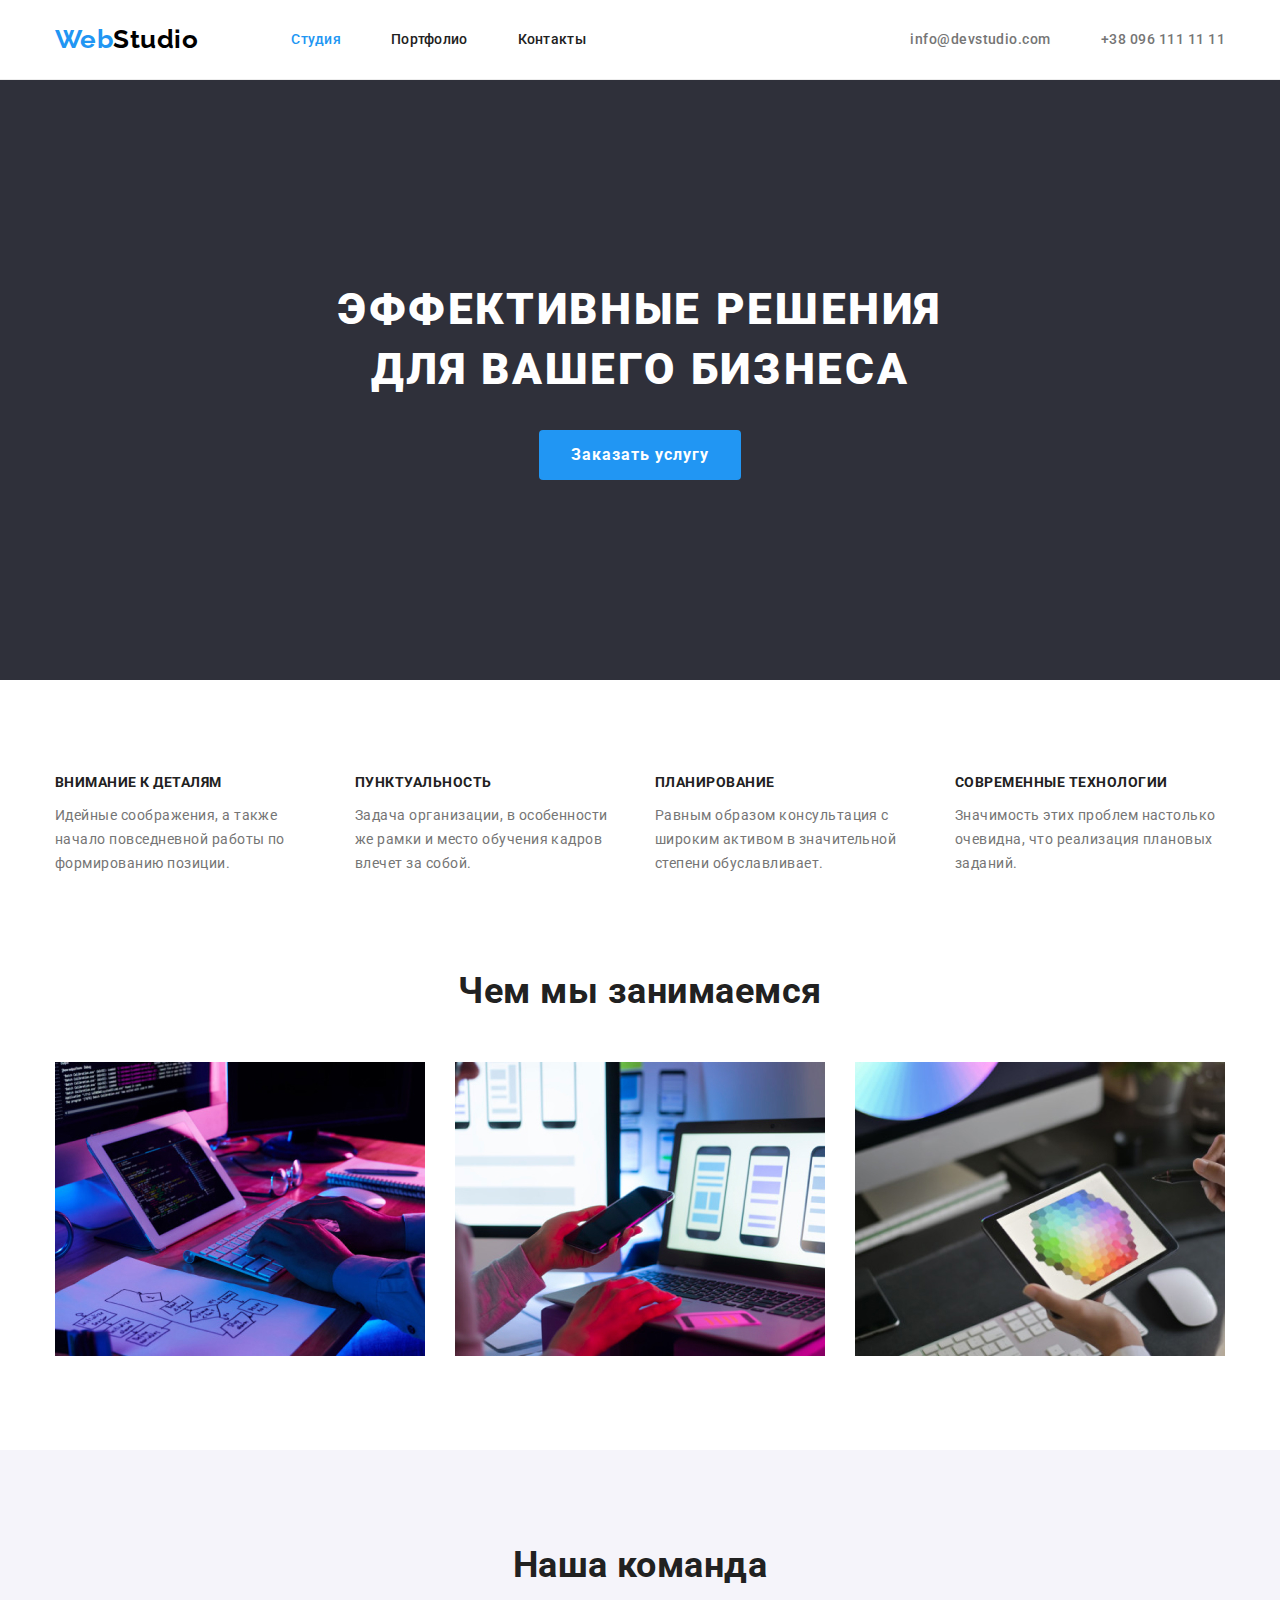
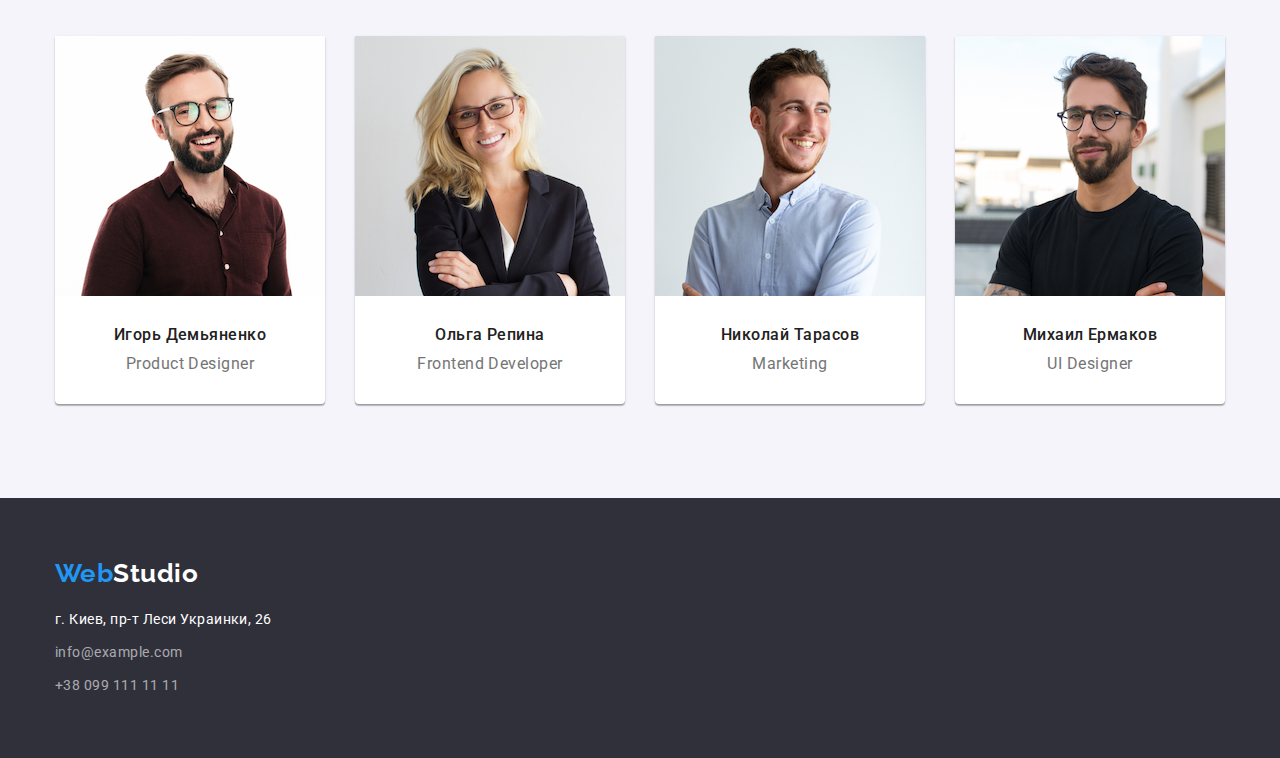
==== index.html @ 42101354 "added files from previous homework" ====
<!DOCTYPE html>
<html lang="ru">
  <head>
    <meta charset="UTF-8" />
    <meta name="viewport" content="width=device-width, initial-scale=1.0" />
    <title>WebStudio</title>
    <link rel="preconnect" href="https://fonts.gstatic.com" />
    <link
      href="https://fonts.googleapis.com/css2?family=Raleway:wght@700&family=Roboto:wght@400;500;700;900&display=swap"
      rel="stylesheet"
    />
    <link rel="stylesheet" href="https://cdnjs.cloudflare.com/ajax/libs/modern-normalize/1.0.0/modern-normalize.min.css">
    <link rel="stylesheet" href="./css/styles.css" />
  </head>
  <body>
    <header class="page-header">
      <div class="container">
        <nav class="navigation">
          <a href="./index.html" class="logo"><span>Web</span>Studio</a>
          <ul class="site-nav list">
            <li class="nav-item"><a href="./index.html" class="link current">Студия</a></li>
            <li class="nav-item"><a href="./portfolio.html" class="link">Портфолио</a></li>
            <li class="nav-item"><a href="" class="link">Контакты</a></li>
          </ul>
        </nav>
        <a href="mailto:info@devstudio.com" class="contacts mail">info@devstudio.com</a>
        <a href="tel:+380961111111" class="contacts tel">+38 096 111 11 11</a>
      </div>
    </header>
    <main>
      <section class="section hero">
        <div class="container">
          <h1 class="hero-title">Эффективные решения </br> для вашего бизнеса</h1>
          <button class="button" type="button">Заказать услугу</button>
        </div>
      </section>
      <section class="section advantages">
        <div class="container">
          <ul class="advantages-list list">
            <li class="advantages-list-item">
              <h3 class="title">Внимание к деталям</h3>
              <p>
                Идейные соображения, а также начало повседневной работы по
                формированию позиции.
              </p>
            </li>
            <li class="advantages-list-item">
              <h3 class="title">Пунктуальность</h3>
              <p>
                Задача организации, в особенности же рамки и место обучения кадров
                влечет за собой.
              </p>
            </li>
            <li class="advantages-list-item">
              <h3 class="title">Планирование</h3>
              <p>
                Равным образом консультация с широким активом в значительной
                степени обуславливает.
              </p>
            </li>
            <li class="advantages-list-item">
              <h3 class="title">Современные технологии</h3>
              <p>
                Значимость этих проблем настолько очевидна, что реализация
                плановых заданий.
              </p>
            </li>
          </ul>
        </div>
      </section>
      <section class="section features">
        <div class="container">
          <h2 class="title">Чем мы занимаемся</h2>
            <ul class="features-list list">
              <li class="features-list-item">
                <img width="370px" src="./images/box_1.jpeg" alt="layout" />
              </li>
              <li class="features-list-item">
                <img
                  width="370px"
                  src="./images/box_2.jpeg"
                  alt="adaptive_design"
                />
              </li>
              <li class="features-list-item">
                <img width="370px" src="./images/box_3.jpeg" alt="design" />
              </li>
            </ul>
        </div>
      </section>
      <section class="section team">
        <div class="container">
          <h2 class="title">Наша команда</h2>
          <ul class="team-list list">
            <li class="team-list-item">
              <img width="270px" src="./images/team_1.jpeg" alt="ihor" />
              <div class="team-name">
              <h3 class="title">Игорь Демьяненко</h3>
              <p>Product Designer</p>
              </div>
            </li>
            <li class="team-list-item">
              <img width="270px" src="./images/team_2.jpeg" alt="olha" />
              <div class="team-name">
                <h3 class="title">Ольга Репина</h3>
                <p>Frontend Developer</p>
              </div>
            </li>
            <li class="team-list-item">
              <img width="270px" src="./images/team_3.jpeg" alt="nick" />
              <div class="team-name">
                <h3 class="title">Николай Тарасов</h3>
                <p>Marketing</p>
              </div>
            </li>
            <li class="team-list-item">
              <img width="270px" src="./images/team_4.jpeg" alt="michael" />
              <div class="team-name">
                <h3 class="title">Михаил Ермаков</h3>
                <p>UI Designer</p>
              </div>
            </li>
          </ul>
        </div>
      </section>
    </main>
    <footer class="footer">
      <div class="container">
        <ul class="footer-list">
          <li class="footer-list-item">
            <a href="./index.html" class="logo"><span>Web</span>Studio</a>
            <address>г. Киев, пр-т Леси Украинки, 26</address>
            <a href="mailto:info@example.com" class="contacts">info@example.com</a>
            <a href="tel:+380991111111" class="contacts">+38 099 111 11 11</a>
          </li>
        </ul>
      </div>
    </footer>
  </body>
</html>
---- css/styles.css ----
/* general color scheme */
/* active color: #2196F3 */
/* h color: #212121 */
/* p color: #757575 */
/* bg color : #E5E5E5 */
/* header bg color: #FFFFFF */

/* font-family: 'Raleway', sans-serif;
font-family: 'Roboto', sans-serif; */

html {
  box-sizing: border-box;
}

*,
*::before,
*::after {
  box-sizing: inherit;
}

ul,
ol {
  margin: 0;
  padding: 0;
  list-style: none;
}

:root {
  --primary-text-color: #757575;
  --accent-color: #2196f3;
  --title-text-color: #212121;
  --main-bg-color: #ffffff;
  --secondary-bg-color: #f5f4fa;
  --section-hero-footer-bg: #2f303a;
}

h1,
h2,
h3,
h4,
h5,
h6,
p {
  margin-top: 0;
}

p {
  margin-bottom: 20px;
}
p:last-child {
  margin-bottom: 0;
}

body {
  color: var(--primary-text-color);
  font-family: "Roboto", sans-serif;
  background-color: var(--main-bg-color);
  letter-spacing: 0.03em;
}

.list {
  list-style: none;
}

.title {
  color: var(--title-text-color);
}

.contacts {
  font-size: 14px;
  text-decoration: none;
}

.page-header .contacts {
  color: var(--primary-text-color);
  font-weight: 500;
  line-height: 1.17;
}

.logo {
  font-family: "Raleway", sans-serif;
  font-weight: 700;
  font-size: 26px;
  line-height: 1.17;
  text-decoration: none;
  margin-right: 93px;
}

img {
  display: block;
  max-width: 100%;
  height: auto;
}

.logo span {
  color: var(--accent-color);
}

.page-header .logo {
  color: #000000;
}

.contacts.mail {
  margin-left: auto;
  margin-right: 50px;
}

.page-header {
  background-color: var(--main-bg-color);
  padding-top: 24px;
  padding-bottom: 25px;
  border-bottom: solid 1px #ececec;
}

.container {
  width: 1200px;
  margin-left: auto;
  margin-right: auto;
  padding-left: 15px;
  padding-right: 15px;
}

.page-header .container {
  display: flex;
  align-items: center;
}

.navigation {
  display: flex;
  align-items: center;
}

.footer {
  background-color: var(--section-hero-footer-bg);
}

.site-nav .link {
  color: var(--title-text-color);
  font-size: 14px;
  line-height: 1.17;
  font-weight: 500;
  text-decoration: none;
  letter-spacing: 0.02em;
}

.nav-item:not(:last-child) {
  margin-right: 50px;
}

.site-nav.list {
  display: flex;
  align-items: center;
  padding-left: 0;
}

.link.current {
  color: var(--accent-color);
}

.site-nav .link:hover,
.site-nav .link:focus {
  color: var(--accent-color);
}

.section {
  padding-top: 94px;
  padding-bottom: 94px;
}

.section.hero {
  background-color: var(--section-hero-footer-bg);
  padding-bottom: 200px;
  padding-top: 200px;
}

.section.features {
  padding-top: 0;
}

.hero .container {
  display: flex;
  flex-direction: column;
  align-items: center;
}

.hero-title {
  color: #ffffff;
  font-weight: 900;
  font-size: 44px;
  line-height: 1.36;
  text-transform: uppercase;
  letter-spacing: 0.06em;
  margin-bottom: 30px;
  text-align: center;
}

.button {
  cursor: pointer;
}

.hero button {
  color: #ffffff;
  background-color: var(--accent-color);
  font-weight: 700;
  font-size: 16px;
  line-height: 1.875;
  border-radius: 4px;
  border: 0;
  letter-spacing: 0.06em;
  padding: 10px 32px;
}

.section.advantages {
  background-color: var(--main-bg-color);
}

.advantages-list {
  display: flex;
  flex-wrap: wrap;
  margin-left: -30px;
  margin-top: -30px;
}

.advantages-list-item {
  margin-left: 30px;
  margin-top: 30px;
  flex-basis: calc((100% - 4 * 30px) / 4);
}

.advantages-list .title {
  font-weight: 700;
  font-size: 14px;
  line-height: 1.17;
  text-transform: uppercase;
}

.advantages-list p {
  font-size: 14px;
  line-height: 1.71;
}

.features-list {
  display: flex;
  flex-wrap: wrap;
  margin-left: -30px;
  margin-top: -30px;
}

.features-list-item {
  margin-left: 30px;
  margin-top: 30px;
  flex-basis: calc((100% - 3 * 30px) / 3);
}

.section.team {
  background-color: #f5f4fa;
}

.team-list {
  display: flex;
  flex-wrap: wrap;
  margin-left: -30px;
  margin-top: -30px;
}

.team-name {
  padding-left: 10px;
  padding-right: 10px;
  padding-top: 30px;
  padding-bottom: 30px;
}

.team-list-item {
  margin-left: 30px;
  margin-top: 30px;
  flex-basis: calc((100% - 4 * 30px) / 4);
  background-color: #ffffff;
  box-shadow: 0px 1px 3px rgba(0, 0, 0, 0.12), 0px 1px 1px rgba(0, 0, 0, 0.14),
    0px 2px 1px rgba(0, 0, 0, 0.2);
  border-radius: 0px 0px 4px 4px;
}

.features .title,
.team .title {
  font-size: 36px;
  font-weight: 700;
  line-height: 1.17;
  text-align: center;
  margin-bottom: 50px;
}

.team-list .title {
  font-size: 16px;
  font-weight: 500;
  line-height: 1.17;
  margin-bottom: 10px;
}

.team-list p {
  font-size: 16px;
  line-height: 1.17;
  text-align: center;
}

.footer {
  padding-top: 60px;
  padding-bottom: 60px;
}

.footer-list {
  display: flex;
  flex-wrap: wrap;
  margin-left: -30px;
  margin-top: -30px;
}

.footer-list-item {
  margin-left: 30px;
  margin-top: 30px;
  flex-basis: calc((100% - 3 * 60px) / 3);
}

.footer .logo {
  margin-top: 60px;
  color: #ffffff;
}

.footer address {
  color: #ffffff;
  font-size: 14px;
  line-height: 1.71;
  font-style: normal;
  margin-top: 20px;
}

.footer .contacts {
  display: block;
  line-height: 1.71;
  color: rgba(255, 255, 255, 0.6);
  margin-top: 9px;
}

.contacts:hover,
.contacts:focus {
  color: var(--accent-color);
}

.portfolio-list .button {
  color: #212121;
  background-color: #f5f4fa;
  font-size: 16px;
  line-height: 1.625;
  font-weight: 500;
  border: 0;
  border-radius: 4px;
  padding-bottom: 6px;
  padding-top: 6px;
  padding-right: 20px;
  padding-left: 20px;
}

.portfolio-list {
  display: flex;
  justify-content: center;
  margin-bottom: 50px;
}

.samples-list {
  display: flex;
  flex-wrap: wrap;
  margin-left: -30px;
  margin-top: -30px;
}

.samples-list-item {
  margin-left: 30px;
  margin-top: 30px;
  flex-basis: calc((100% - 3 * 30px) / 3);
}

.portfolio-list-item:not(:first-child) {
  margin-left: 8px;
}

.portfolio-list .button:active,
.portfolio-list .button:hover {
  color: #ffffff;
  background-color: var(--accent-color);
}

.samples-list a {
  text-decoration: none;
}

.samples-list .title {
  font-size: 18px;
  font-weight: 700;
  line-height: 2;
  margin-bottom: 4px;
}

.samples-list p {
  font-size: 16px;
  line-height: 1.875;
  color: var(--primary-text-color);
}

.samples-name {
  padding-left: 24px;
  padding-bottom: 20px;
  padding-top: 20px;
  border-bottom: 1px solid #eeeeee;
  border-left: 1px solid #eeeeee;
  border-right: 1px solid #eeeeee;
}
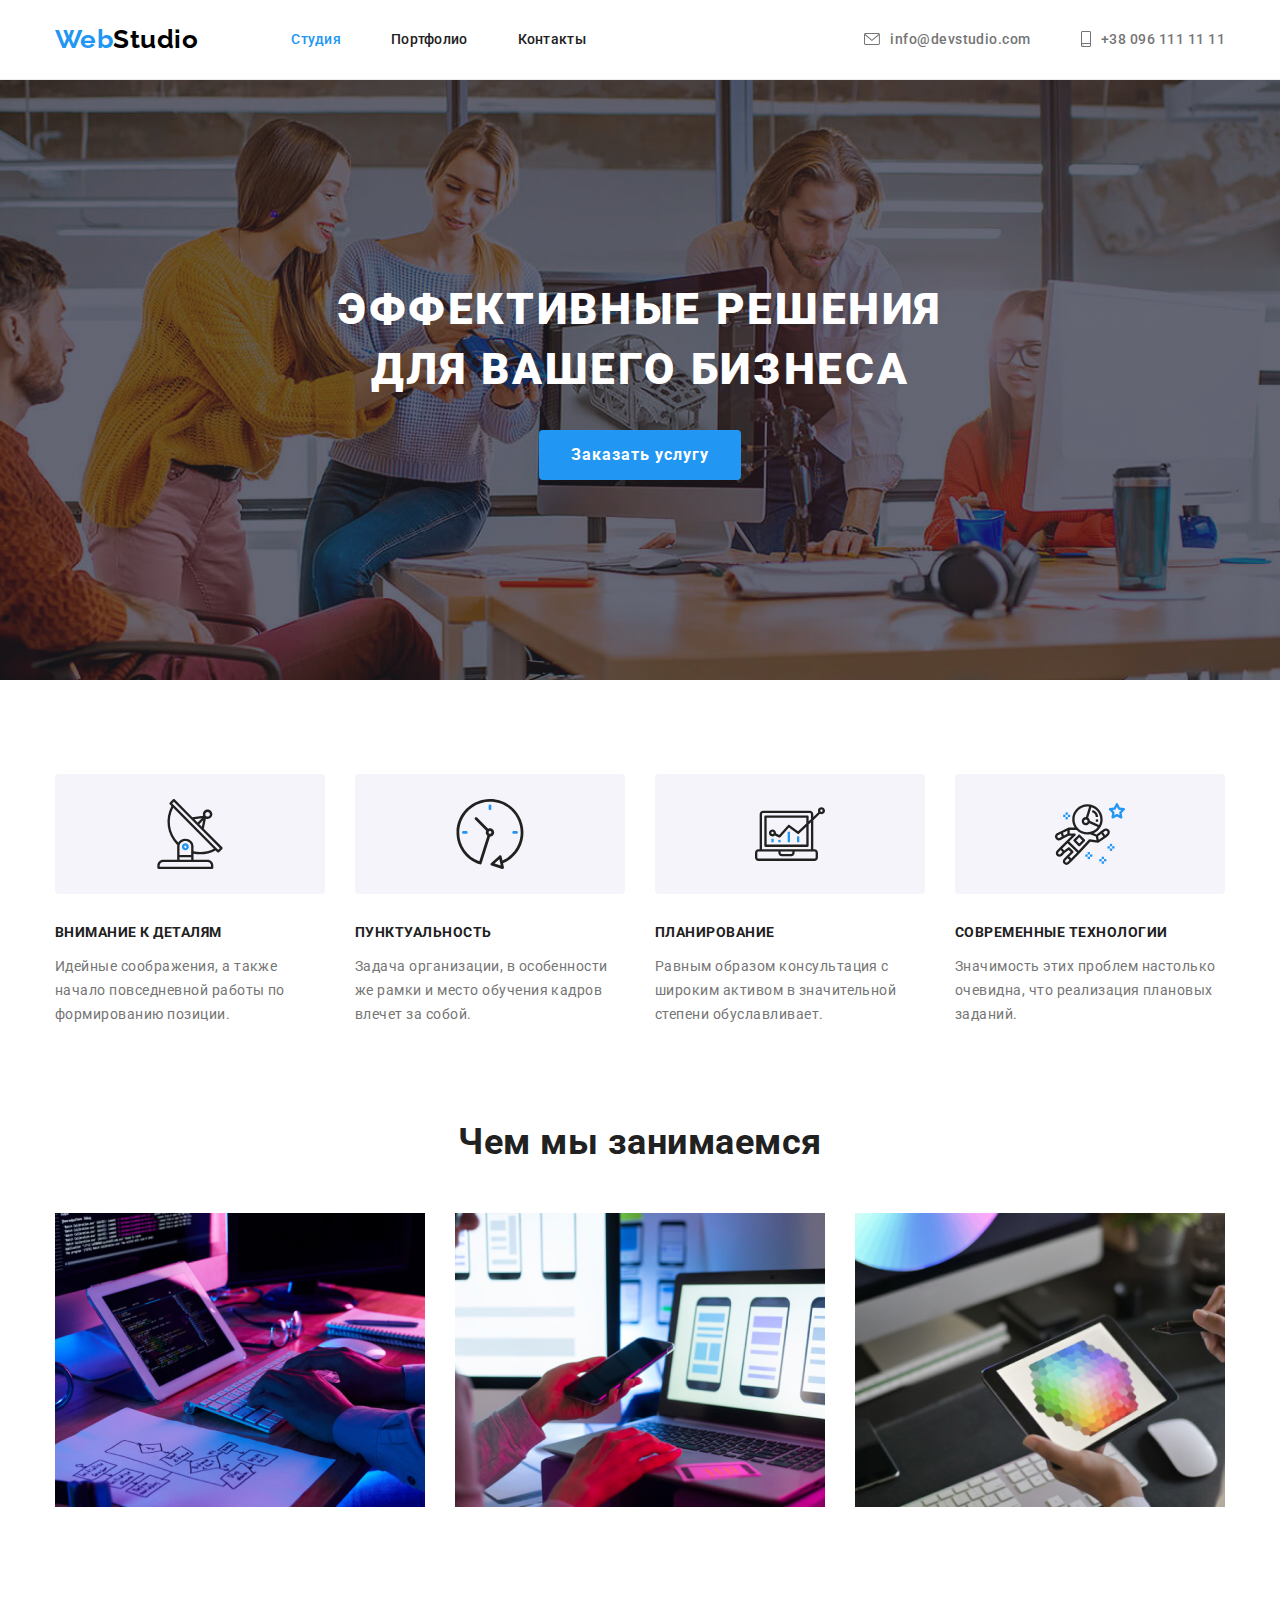
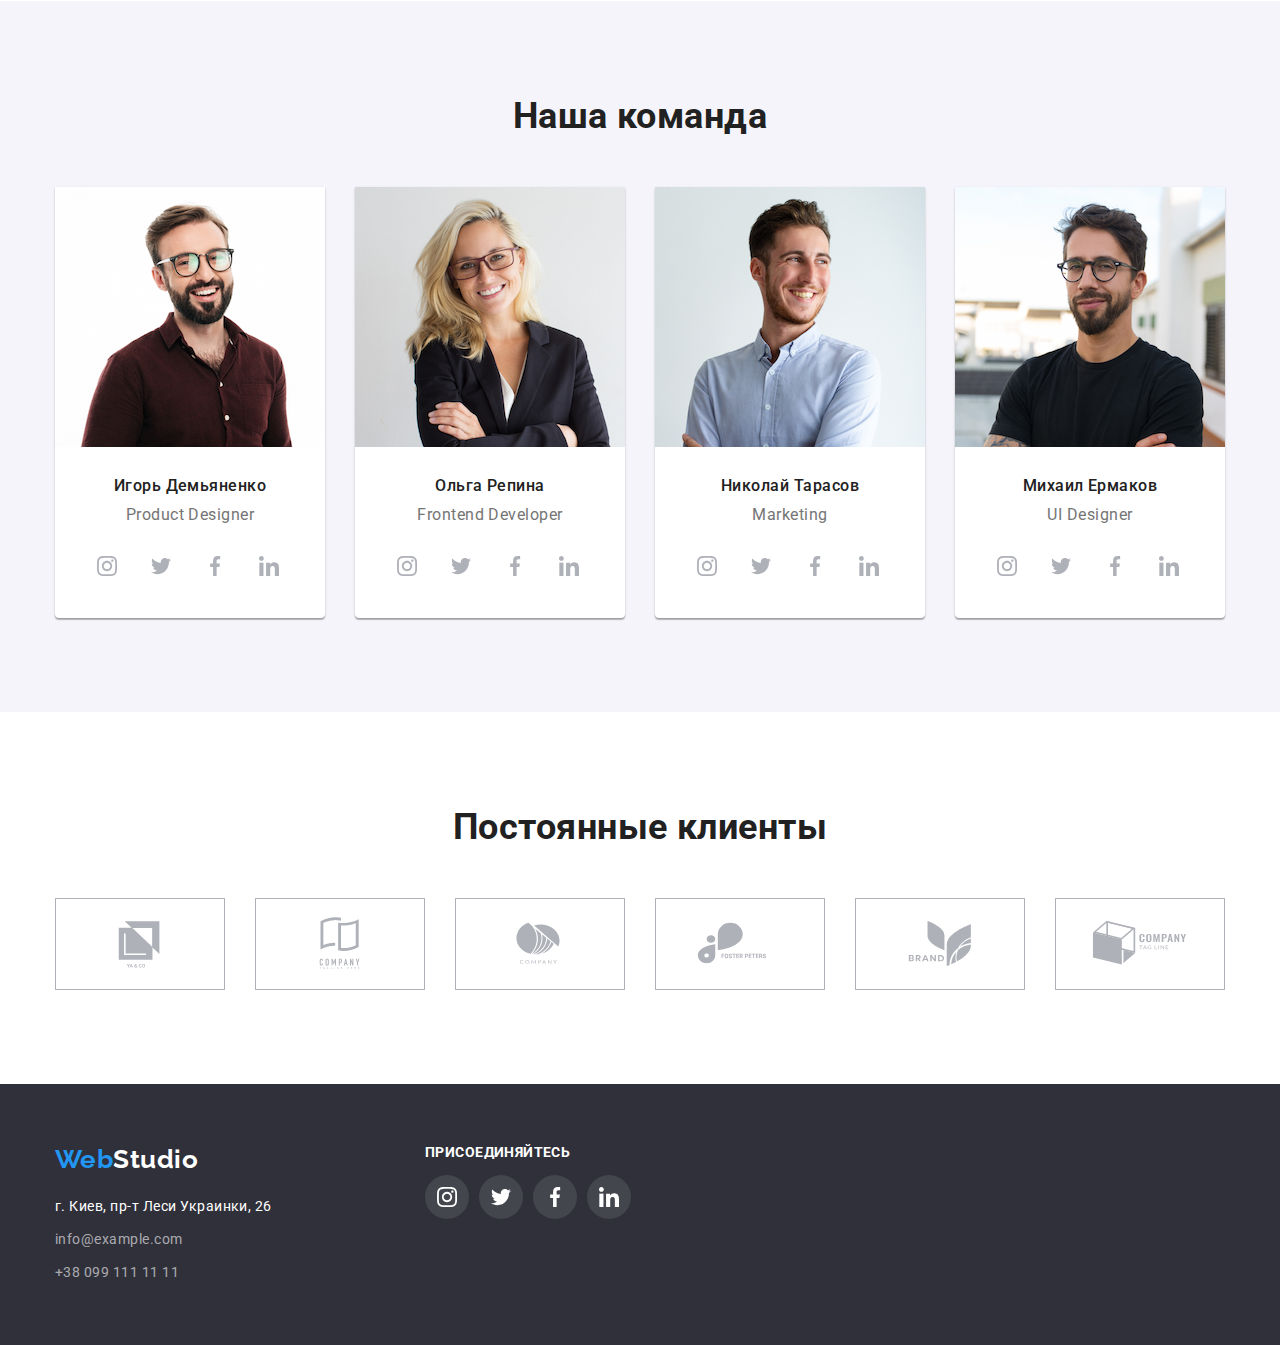
==== commit da424a75: "finished" ====
--- a/index.html
+++ b/index.html
@@ -23,8 +23,20 @@
             <li class="nav-item"><a href="" class="link">Контакты</a></li>
           </ul>
         </nav>
-        <a href="mailto:info@devstudio.com" class="contacts mail">info@devstudio.com</a>
-        <a href="tel:+380961111111" class="contacts tel">+38 096 111 11 11</a>
+        <a href="mailto:info@devstudio.com" class="contacts mail">
+          <svg class="envelope-icon">
+            <use href="./images/svg-sprite.svg#icon-envelope">
+            </use>
+          </svg>
+          info@devstudio.com
+        </a>
+        <a href="tel:+380961111111" class="contacts tel">
+           <svg class="smartphone-icon">
+            <use href="./images/svg-sprite.svg#icon-smartphone">
+            </use>
+          </svg>
+          +38 096 111 11 11
+        </a>
       </div>
     </header>
     <main>
@@ -97,6 +109,36 @@
               <div class="team-name">
               <h3 class="title">Игорь Демьяненко</h3>
               <p>Product Designer</p>
+                <ul class="social-list list">
+                  <li class="social-list-item">
+                    <a href="" class="social-list-link">
+                      <svg class="social-list-icon">
+                        <use href="./images/svg-sprite.svg#icon-instagram"></use>
+                      </svg>
+                    </a>
+                  </li>
+                  <li class="social-list-item">
+                    <a href="" class="social-list-link">
+                      <svg class="social-list-icon">
+                        <use href="./images/svg-sprite.svg#icon-twitter"></use>
+                      </svg>
+                    </a>
+                  </li>
+                  <li class="social-list-item">
+                    <a href="" class="social-list-link">
+                      <svg class="social-list-icon">
+                        <use href="./images/svg-sprite.svg#icon-facebook"></use>
+                      </svg>
+                    </a>
+                  </li>
+                  <li class="social-list-item">
+                    <a href="" class="social-list-link">
+                      <svg class="social-list-icon">
+                        <use href="./images/svg-sprite.svg#icon-linkedin"></use>
+                      </svg>
+                    </a>
+                  </li>
+                </ul>
               </div>
             </li>
             <li class="team-list-item">
@@ -104,6 +146,36 @@
               <div class="team-name">
                 <h3 class="title">Ольга Репина</h3>
                 <p>Frontend Developer</p>
+                <ul class="social-list list">
+                  <li class="social-list-item">
+                    <a href="" class="social-list-link">
+                      <svg class="social-list-icon">
+                        <use href="./images/svg-sprite.svg#icon-instagram"></use>
+                      </svg>
+                    </a>
+                  </li>
+                  <li class="social-list-item">
+                    <a href="" class="social-list-link">
+                      <svg class="social-list-icon">
+                        <use href="./images/svg-sprite.svg#icon-twitter"></use>
+                      </svg>
+                    </a>
+                  </li>
+                  <li class="social-list-item">
+                    <a href="" class="social-list-link">
+                      <svg class="social-list-icon">
+                        <use href="./images/svg-sprite.svg#icon-facebook"></use>
+                      </svg>
+                    </a>
+                  </li>
+                  <li class="social-list-item">
+                    <a href="" class="social-list-link">
+                      <svg class="social-list-icon">
+                        <use href="./images/svg-sprite.svg#icon-linkedin"></use>
+                      </svg>
+                    </a>
+                  </li>
+                </ul>
               </div>
             </li>
             <li class="team-list-item">
@@ -111,6 +183,36 @@
               <div class="team-name">
                 <h3 class="title">Николай Тарасов</h3>
                 <p>Marketing</p>
+                <ul class="social-list list">
+                  <li class="social-list-item">
+                    <a href="" class="social-list-link">
+                      <svg class="social-list-icon">
+                        <use href="./images/svg-sprite.svg#icon-instagram"></use>
+                      </svg>
+                    </a>
+                  </li>
+                  <li class="social-list-item">
+                    <a href="" class="social-list-link">
+                      <svg class="social-list-icon">
+                        <use href="./images/svg-sprite.svg#icon-twitter"></use>
+                      </svg>
+                    </a>
+                  </li>
+                  <li class="social-list-item">
+                    <a href="" class="social-list-link">
+                      <svg class="social-list-icon">
+                        <use href="./images/svg-sprite.svg#icon-facebook"></use>
+                      </svg>
+                    </a>
+                  </li>
+                  <li class="social-list-item">
+                    <a href="" class="social-list-link">
+                      <svg class="social-list-icon">
+                        <use href="./images/svg-sprite.svg#icon-linkedin"></use>
+                      </svg>
+                    </a>
+                  </li>
+                </ul>
               </div>
             </li>
             <li class="team-list-item">
@@ -118,7 +220,88 @@
               <div class="team-name">
                 <h3 class="title">Михаил Ермаков</h3>
                 <p>UI Designer</p>
+                <ul class="social-list list">
+                  <li class="social-list-item">
+                    <a href="" class="social-list-link">
+                      <svg class="social-list-icon">
+                        <use href="./images/svg-sprite.svg#icon-instagram"></use>
+                      </svg>
+                    </a>
+                  </li>
+                  <li class="social-list-item">
+                    <a href="" class="social-list-link">
+                      <svg class="social-list-icon">
+                        <use href="./images/svg-sprite.svg#icon-twitter"></use>
+                      </svg>
+                    </a>
+                  </li>
+                  <li class="social-list-item">
+                    <a href="" class="social-list-link">
+                      <svg class="social-list-icon">
+                        <use href="./images/svg-sprite.svg#icon-facebook"></use>
+                      </svg>
+                    </a>
+                  </li>
+                  <li class="social-list-item">
+                    <a href="" class="social-list-link">
+                      <svg class="social-list-icon">
+                        <use href="./images/svg-sprite.svg#icon-linkedin"></use>
+                      </svg>
+                    </a>
+                  </li>
+                </ul>
               </div>
+            </li>
+          </ul>
+        </div>
+      </section>
+      <section class="section clients">
+        <div class="container">
+          <h2 class="title">
+            Постоянные клиенты
+          </h2>
+          <ul class="clients-list">
+            <li class="clients-list-item">
+              <a class="clients-list-link" href="">
+                <svg class="clients-list-logo">
+                  <use href="./images/svg-sprite.svg#icon-Logo"></use>
+                </svg>
+              </a>
+            </li>            
+            <li class="clients-list-item">
+              <a class="clients-list-link" href="">
+              <svg class="clients-list-logo">
+                <use href="./images/svg-sprite.svg#icon-Logo-1"></use>
+              </svg>
+              </a>
+            </li>
+            <li class="clients-list-item">
+              <a class="clients-list-link" href="">
+                <svg class="clients-list-logo">
+                  <use href="./images/svg-sprite.svg#icon-Logo-2"></use>
+                </svg>
+              </a>
+            </li>
+            <li class="clients-list-item">
+              <a class="clients-list-link" href="">
+                <svg class="clients-list-logo">
+                  <use href="./images/svg-sprite.svg#icon-Logo-3"></use>
+                </svg>
+              </a>
+            </li>
+            <li class="clients-list-item">
+              <a class="clients-list-link" href="">
+                <svg class="clients-list-logo">
+                  <use href="./images/svg-sprite.svg#icon-Logo-4"></use>
+                </svg>
+              </a>
+            </li>
+            <li class="clients-list-item">
+              <a class="clients-list-link" href="">
+                <svg class="clients-list-logo">
+                  <use href="./images/svg-sprite.svg#icon-Logo-5"></use>
+                </svg>
+              </a>
             </li>
           </ul>
         </div>
@@ -133,6 +316,39 @@
             <a href="mailto:info@example.com" class="contacts">info@example.com</a>
             <a href="tel:+380991111111" class="contacts">+38 099 111 11 11</a>
           </li>
+          <li class="social-footer footer-list-item">
+            <h3 class="title">присоединяйтесь</h3>
+            <ul class="social-list list">
+                  <li class="social-list-item">
+                    <a href="" class="social-list-link">
+                      <svg class="social-list-icon">
+                        <use href="./images/svg-sprite.svg#icon-instagram"></use>
+                      </svg>
+                    </a>
+                  </li>
+                  <li class="social-list-item">
+                    <a href="" class="social-list-link">
+                      <svg class="social-list-icon">
+                        <use href="./images/svg-sprite.svg#icon-twitter"></use>
+                      </svg>
+                    </a>
+                  </li>
+                  <li class="social-list-item">
+                    <a href="" class="social-list-link">
+                      <svg class="social-list-icon">
+                        <use href="./images/svg-sprite.svg#icon-facebook"></use>
+                      </svg>
+                    </a>
+                  </li>
+                  <li class="social-list-item">
+                    <a href="" class="social-list-link">
+                      <svg class="social-list-icon">
+                        <use href="./images/svg-sprite.svg#icon-linkedin"></use>
+                      </svg>
+                    </a>
+                  </li>
+                </ul>
+          </li>
         </ul>
       </div>
     </footer>
--- a/css/styles.css
+++ b/css/styles.css
@@ -103,6 +103,47 @@
 .contacts.mail {
   margin-left: auto;
   margin-right: 50px;
+  display: flex;
+  align-items: center;
+}
+
+.contacts.mail:hover .envelope-icon,
+.contacts.mail:active .envelope-icon {
+  fill: var(--accent-color);
+}
+
+.contacts.mail:hover,
+.contacts.mail:active {
+  color: var(--accent-color);
+}
+
+.contacts.tel:hover,
+.contacts.tel:active {
+  color: var(--accent-color);
+}
+
+.contacts.tel:hover .smartphone-icon,
+.contacts.tel:active .smartphone-icon {
+  fill: var(--accent-color);
+}
+
+.contacts.tel {
+  display: flex;
+  align-items: center;
+}
+
+.envelope-icon {
+  width: 16px;
+  height: 12px;
+  fill: var(--primary-text-color);
+  margin-right: 10px;
+}
+
+.smartphone-icon {
+  width: 10px;
+  height: 16px;
+  fill: var(--primary-text-color);
+  margin-right: 10px;
 }
 
 .page-header {
@@ -168,7 +209,18 @@
 }
 
 .section.hero {
-  background-color: var(--section-hero-footer-bg);
+  max-width: 1600px;
+  height: 600px;
+  background-color: #c4c4c4;
+  background-image: linear-gradient(
+      to right,
+      rgba(47, 48, 58, 0.4),
+      rgba(47, 48, 58, 0.4)
+    ),
+    url(../images/hero_background.jpeg);
+  background-size: cover;
+  background-repeat: no-repeat;
+  background-position: center;
   padding-bottom: 200px;
   padding-top: 200px;
 }
@@ -198,7 +250,7 @@
   cursor: pointer;
 }
 
-.hero button {
+.hero .button {
   color: #ffffff;
   background-color: var(--accent-color);
   font-weight: 700;
@@ -210,7 +262,12 @@
   padding: 10px 32px;
 }
 
-.section.advantages {
+.hero .button:hover,
+.hero .button:active {
+  background-color: #188ce8;
+}
+
+.hero .section.advantages {
   background-color: var(--main-bg-color);
 }
 
@@ -219,6 +276,34 @@
   flex-wrap: wrap;
   margin-left: -30px;
   margin-top: -30px;
+}
+
+.advantages-list-item::before {
+  display: block;
+  height: 120px;
+  content: "";
+  background-size: 70px;
+  background-repeat: no-repeat;
+  background-position: center;
+  background-color: #f5f4fa;
+  border-radius: 4px;
+  margin-bottom: 30px;
+}
+
+.advantages-list-item:nth-child(1)::before {
+  background-image: url("../images/antenna.svg");
+}
+
+.advantages-list-item:nth-child(2)::before {
+  background-image: url("../images/clock.svg");
+}
+
+.advantages-list-item:nth-child(3)::before {
+  background-image: url("../images/diagram.svg");
+}
+
+.advantages-list-item:nth-child(4)::before {
+  background-image: url("../images/astronaut.svg");
 }
 
 .advantages-list-item {
@@ -264,8 +349,8 @@
 }
 
 .team-name {
-  padding-left: 10px;
-  padding-right: 10px;
+  padding-left: 30px;
+  padding-right: 30px;
   padding-top: 30px;
   padding-bottom: 30px;
 }
@@ -280,8 +365,59 @@
   border-radius: 0px 0px 4px 4px;
 }
 
+.social-list {
+  display: flex;
+  justify-content: left;
+  align-items: center;
+}
+
+.social-list-item:not(:last-child) {
+  margin-right: 10px;
+}
+
+.social-list-link {
+  display: flex;
+  justify-content: center;
+  align-items: center;
+  width: 44px;
+  height: 44px;
+  border-radius: 50%;
+}
+
+.team-list-item .social-list-link {
+  background-color: #ffffff;
+}
+
+.social-footer .social-list-link {
+  background-color: #44464e;
+}
+
+.social-list-icon {
+  width: 20px;
+  height: 20px;
+}
+
+.team-list-item .social-list-icon {
+  fill: #afb1b8;
+}
+
+.social-footer .social-list-icon {
+  fill: #ffffff;
+}
+
+.social-list-link:hover,
+.social-list-link:focus {
+  background-color: var(--accent-color);
+}
+
+.social-list-link:hover .social-list-icon,
+.social-list-link:focus .social-list-icon {
+  fill: #ffffff;
+}
+
 .features .title,
-.team .title {
+.team .title,
+.clients .title {
   font-size: 36px;
   font-weight: 700;
   line-height: 1.17;
@@ -302,6 +438,40 @@
   text-align: center;
 }
 
+.clients-list {
+  display: flex;
+  justify-content: center;
+}
+
+.clients-list-item:not(:last-child) {
+  margin-right: 30px;
+}
+
+.clients-list-link {
+  display: flex;
+  justify-content: center;
+  align-items: center;
+  width: 170px;
+  height: 92px;
+  border: solid 1px #afb1b8;
+}
+
+.clients-list-link:hover,
+.clients-list-link:active {
+  border: 1px solid var(--accent-color);
+}
+
+.clients-list-link:hover .clients-list-logo,
+.clients-list-link:active .clients-list-logo {
+  fill: var(--accent-color);
+}
+
+.clients-list-logo {
+  width: 106px;
+  height: 60px;
+  fill: #afb1b8;
+}
+
 .footer {
   padding-top: 60px;
   padding-bottom: 60px;
@@ -312,6 +482,17 @@
   flex-wrap: wrap;
   margin-left: -30px;
   margin-top: -30px;
+}
+
+.social-footer {
+}
+
+.social-footer .title {
+  font-size: 14px;
+  color: #ffffff;
+  letter-spacing: 0.03em;
+  line-height: 1.17;
+  text-transform: uppercase;
 }
 
 .footer-list-item {
@@ -338,6 +519,16 @@
   line-height: 1.71;
   color: rgba(255, 255, 255, 0.6);
   margin-top: 9px;
+}
+
+.contacts:hover .envelope-icon,
+.contacts:focus .envelope-icon {
+  fill: var(--accent-color);
+}
+
+.contacts:hover .smartphone-icon,
+.contacts:focus .smartphone-icon {
+  fill: var(--accent-color);
 }
 
 .contacts:hover,
@@ -378,6 +569,12 @@
   flex-basis: calc((100% - 3 * 30px) / 3);
 }
 
+.samples-list-item:hover,
+.samples-list-item:active {
+  box-shadow: 0px 1px 1px rgba(0, 0, 0, 0.12), 0px 4px 4px rgba(0, 0, 0, 0.06),
+    1px 4px 6px rgba(0, 0, 0, 0.16);
+}
+
 .portfolio-list-item:not(:first-child) {
   margin-left: 8px;
 }
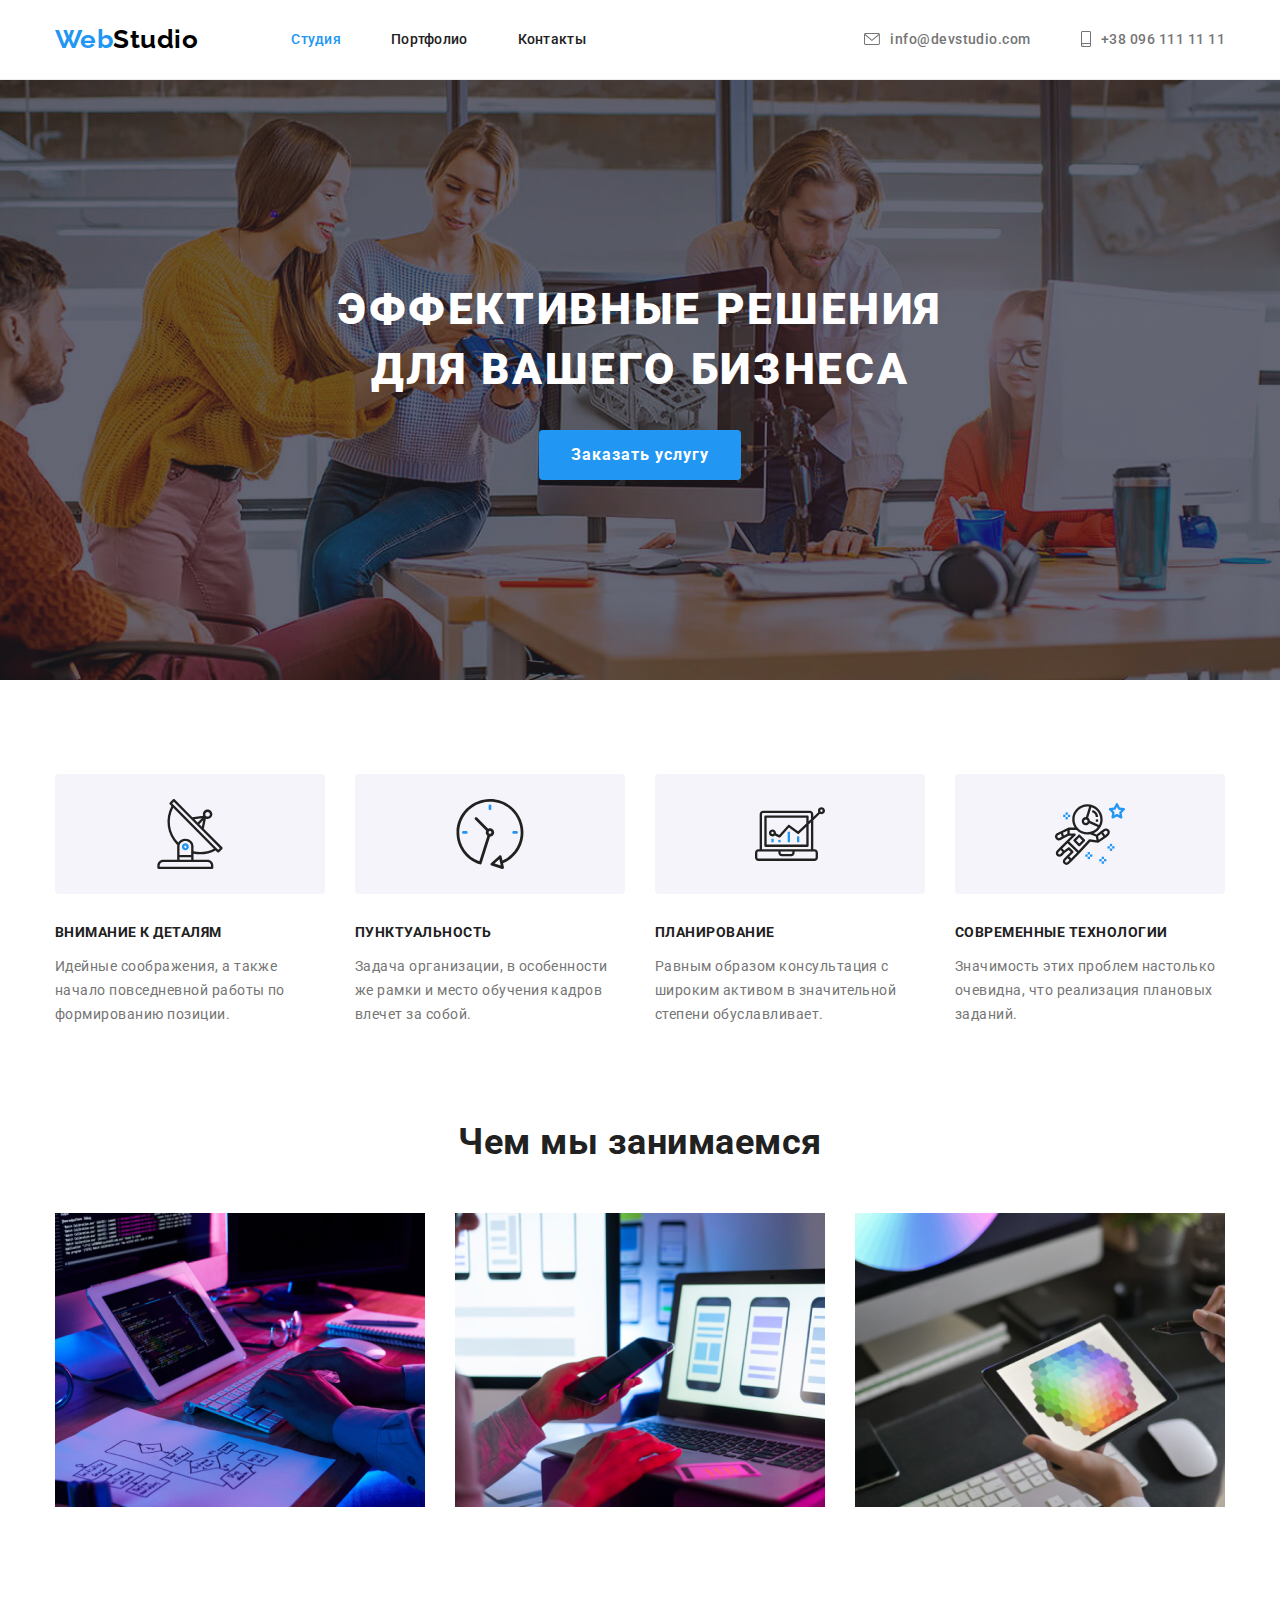
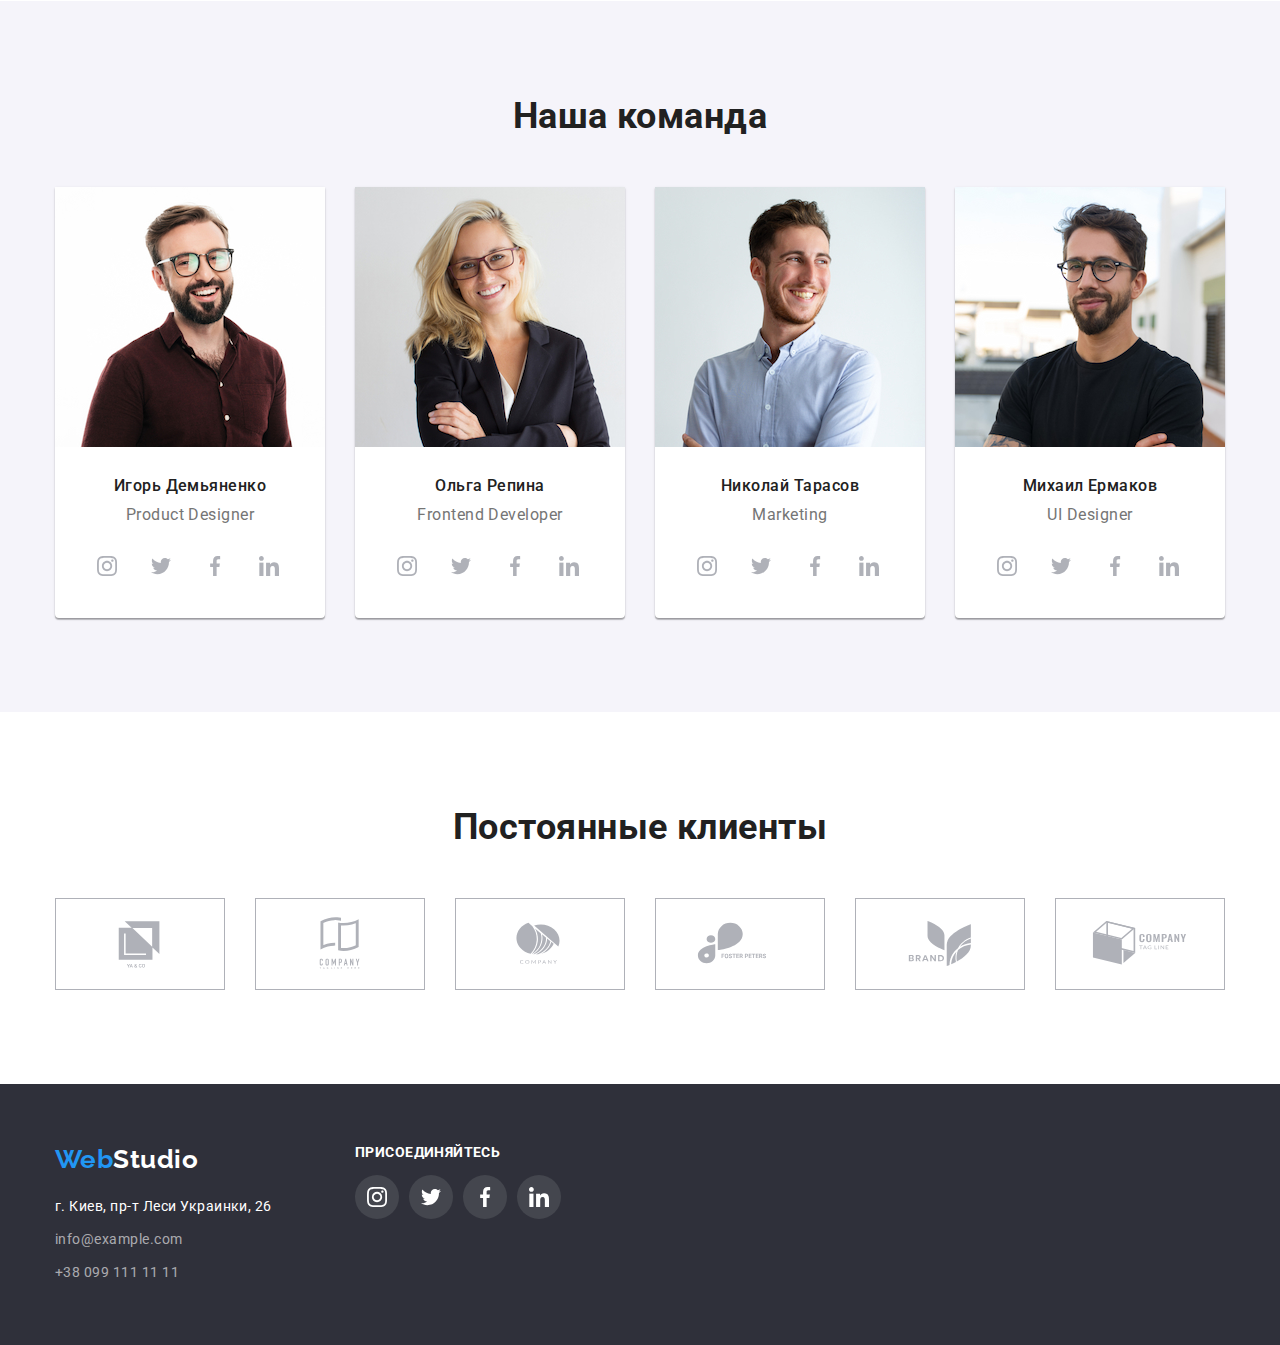
==== commit de838f49: "fixed clients focus state, fixed distance in footer" ====
--- a/index.html
+++ b/index.html
@@ -349,6 +349,9 @@
                   </li>
                 </ul>
           </li>
+          <li class="footer-list-item join-form">
+
+          </li>
         </ul>
       </div>
     </footer>
--- a/css/styles.css
+++ b/css/styles.css
@@ -457,12 +457,12 @@
 }
 
 .clients-list-link:hover,
-.clients-list-link:active {
+.clients-list-link:focus {
   border: 1px solid var(--accent-color);
 }
 
 .clients-list-link:hover .clients-list-logo,
-.clients-list-link:active .clients-list-logo {
+.clients-list-link:focus .clients-list-logo {
   fill: var(--accent-color);
 }
 
@@ -498,7 +498,11 @@
 .footer-list-item {
   margin-left: 30px;
   margin-top: 30px;
-  flex-basis: calc((100% - 3 * 60px) / 3);
+  flex-basis: calc((100% - 4 * 30px) / 4);
+}
+
+.footer-list-item.join-form {
+  flex-grow: 2;
 }
 
 .footer .logo {
